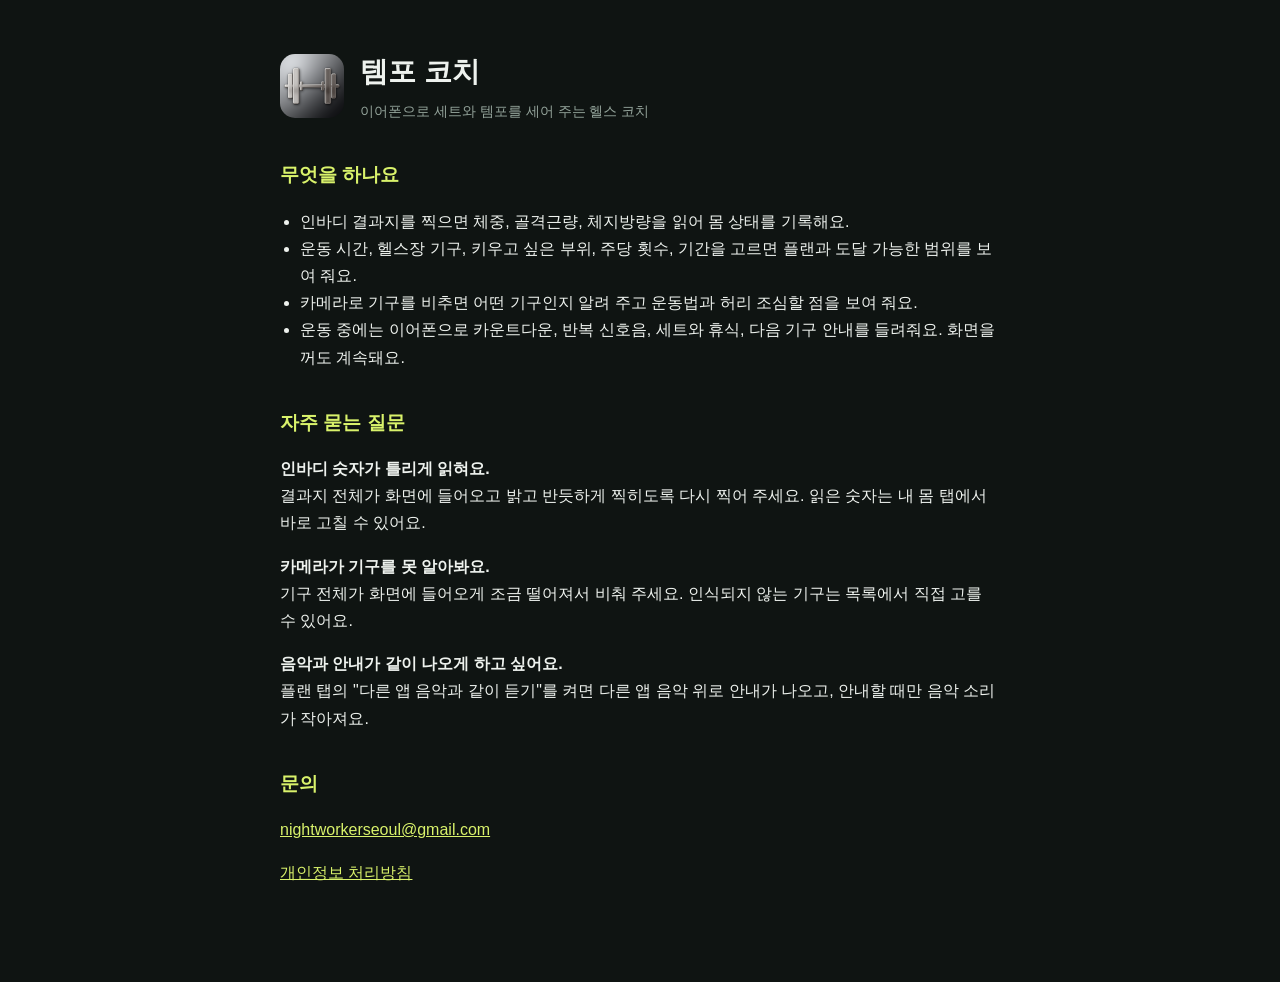
==== tempo-coach/index.html @ 30d96cf6 "Add Tempo Coach support and privacy pages" ====
<!doctype html><html lang="ko"><head><meta charset="utf-8"><meta name="viewport" content="width=device-width,initial-scale=1">
<title>템포 코치 지원</title><link rel="stylesheet" href="style.css"></head><body><main>
<header><img src="icon.png" alt=""><div><h1>템포 코치</h1><div class="muted">이어폰으로 세트와 템포를 세어 주는 헬스 코치</div></div></header>

<h2>무엇을 하나요</h2>
<ul>
<li>인바디 결과지를 찍으면 체중, 골격근량, 체지방량을 읽어 몸 상태를 기록해요.</li>
<li>운동 시간, 헬스장 기구, 키우고 싶은 부위, 주당 횟수, 기간을 고르면 플랜과 도달 가능한 범위를 보여 줘요.</li>
<li>카메라로 기구를 비추면 어떤 기구인지 알려 주고 운동법과 허리 조심할 점을 보여 줘요.</li>
<li>운동 중에는 이어폰으로 카운트다운, 반복 신호음, 세트와 휴식, 다음 기구 안내를 들려줘요. 화면을 꺼도 계속돼요.</li>
</ul>

<h2>자주 묻는 질문</h2>
<p><b>인바디 숫자가 틀리게 읽혀요.</b><br>결과지 전체가 화면에 들어오고 밝고 반듯하게 찍히도록 다시 찍어 주세요. 읽은 숫자는 내 몸 탭에서 바로 고칠 수 있어요.</p>
<p><b>카메라가 기구를 못 알아봐요.</b><br>기구 전체가 화면에 들어오게 조금 떨어져서 비춰 주세요. 인식되지 않는 기구는 목록에서 직접 고를 수 있어요.</p>
<p><b>음악과 안내가 같이 나오게 하고 싶어요.</b><br>플랜 탭의 "다른 앱 음악과 같이 듣기"를 켜면 다른 앱 음악 위로 안내가 나오고, 안내할 때만 음악 소리가 작아져요.</p>

<h2>문의</h2>
<p><a href="mailto:nightworkerseoul@gmail.com">nightworkerseoul@gmail.com</a></p>
<p><a href="privacy.html">개인정보 처리방침</a></p>
</main></body></html>
---- tempo-coach/style.css ----
body{margin:0;background:#0f1412;color:#eef2ee;font:16px/1.7 -apple-system,BlinkMacSystemFont,"Apple SD Gothic Neo",sans-serif}
main{max-width:720px;margin:0 auto;padding:48px 24px 80px}
h1{font-size:28px;margin:0 0 4px}h2{font-size:19px;margin:36px 0 8px;color:#d9f26b}
.muted{color:#93a39a;font-size:14px}a{color:#d9f26b}
header{display:flex;gap:16px;align-items:center;margin-bottom:28px}header img{width:64px;height:64px;border-radius:15px}
ul{padding-left:20px}
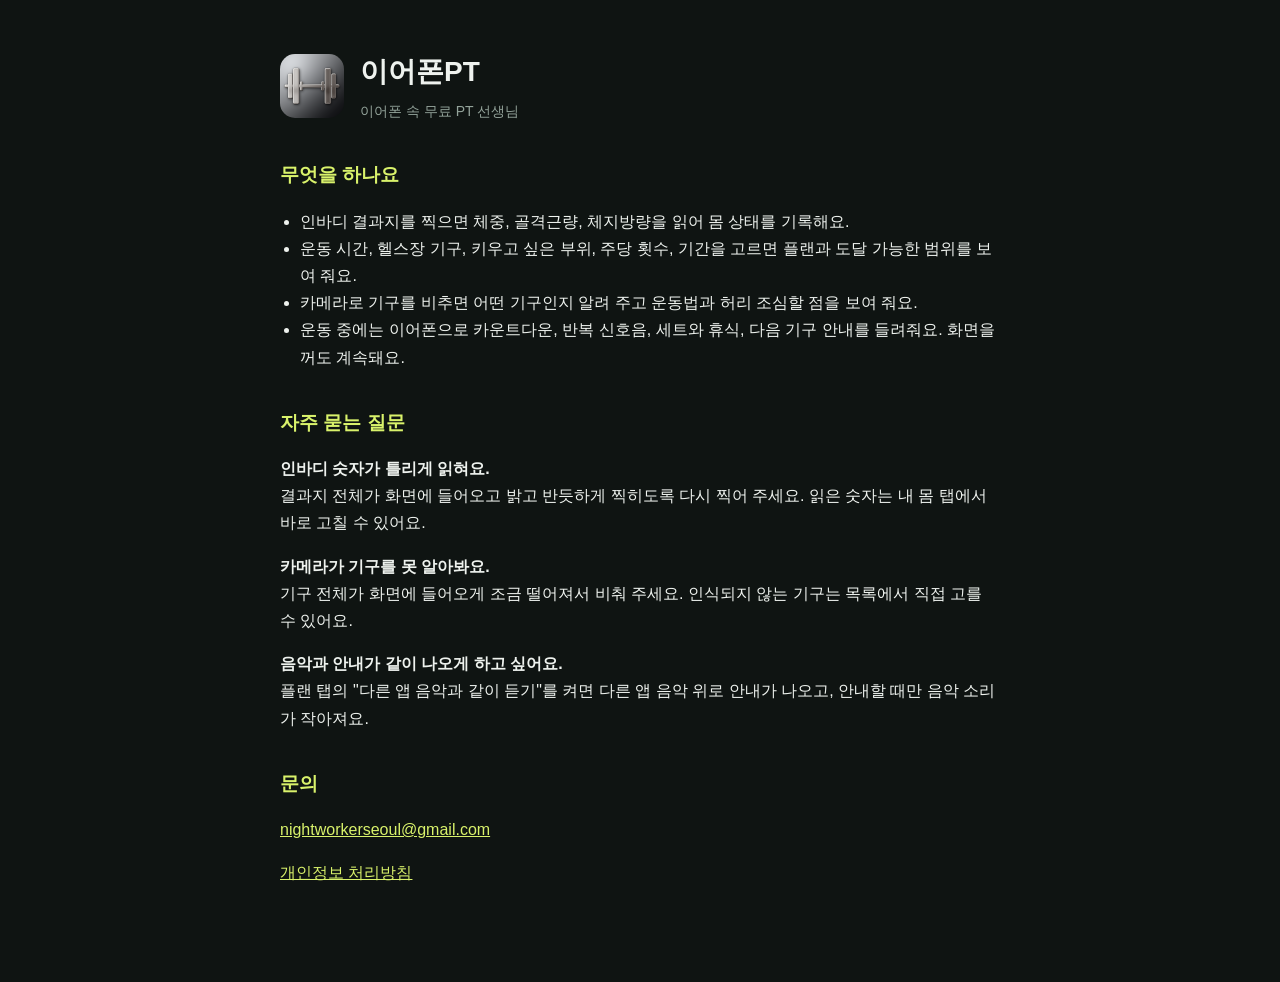
==== commit b294e3fe: "Tempo Coach is now 이어폰PT" ====
--- a/tempo-coach/index.html
+++ b/tempo-coach/index.html
@@ -1,6 +1,6 @@
 <!doctype html><html lang="ko"><head><meta charset="utf-8"><meta name="viewport" content="width=device-width,initial-scale=1">
-<title>템포 코치 지원</title><link rel="stylesheet" href="style.css"></head><body><main>
-<header><img src="icon.png" alt=""><div><h1>템포 코치</h1><div class="muted">이어폰으로 세트와 템포를 세어 주는 헬스 코치</div></div></header>
+<title>이어폰PT 지원</title><link rel="stylesheet" href="style.css"></head><body><main>
+<header><img src="icon.png" alt=""><div><h1>이어폰PT</h1><div class="muted">이어폰 속 무료 PT 선생님</div></div></header>
 
 <h2>무엇을 하나요</h2>
 <ul>
